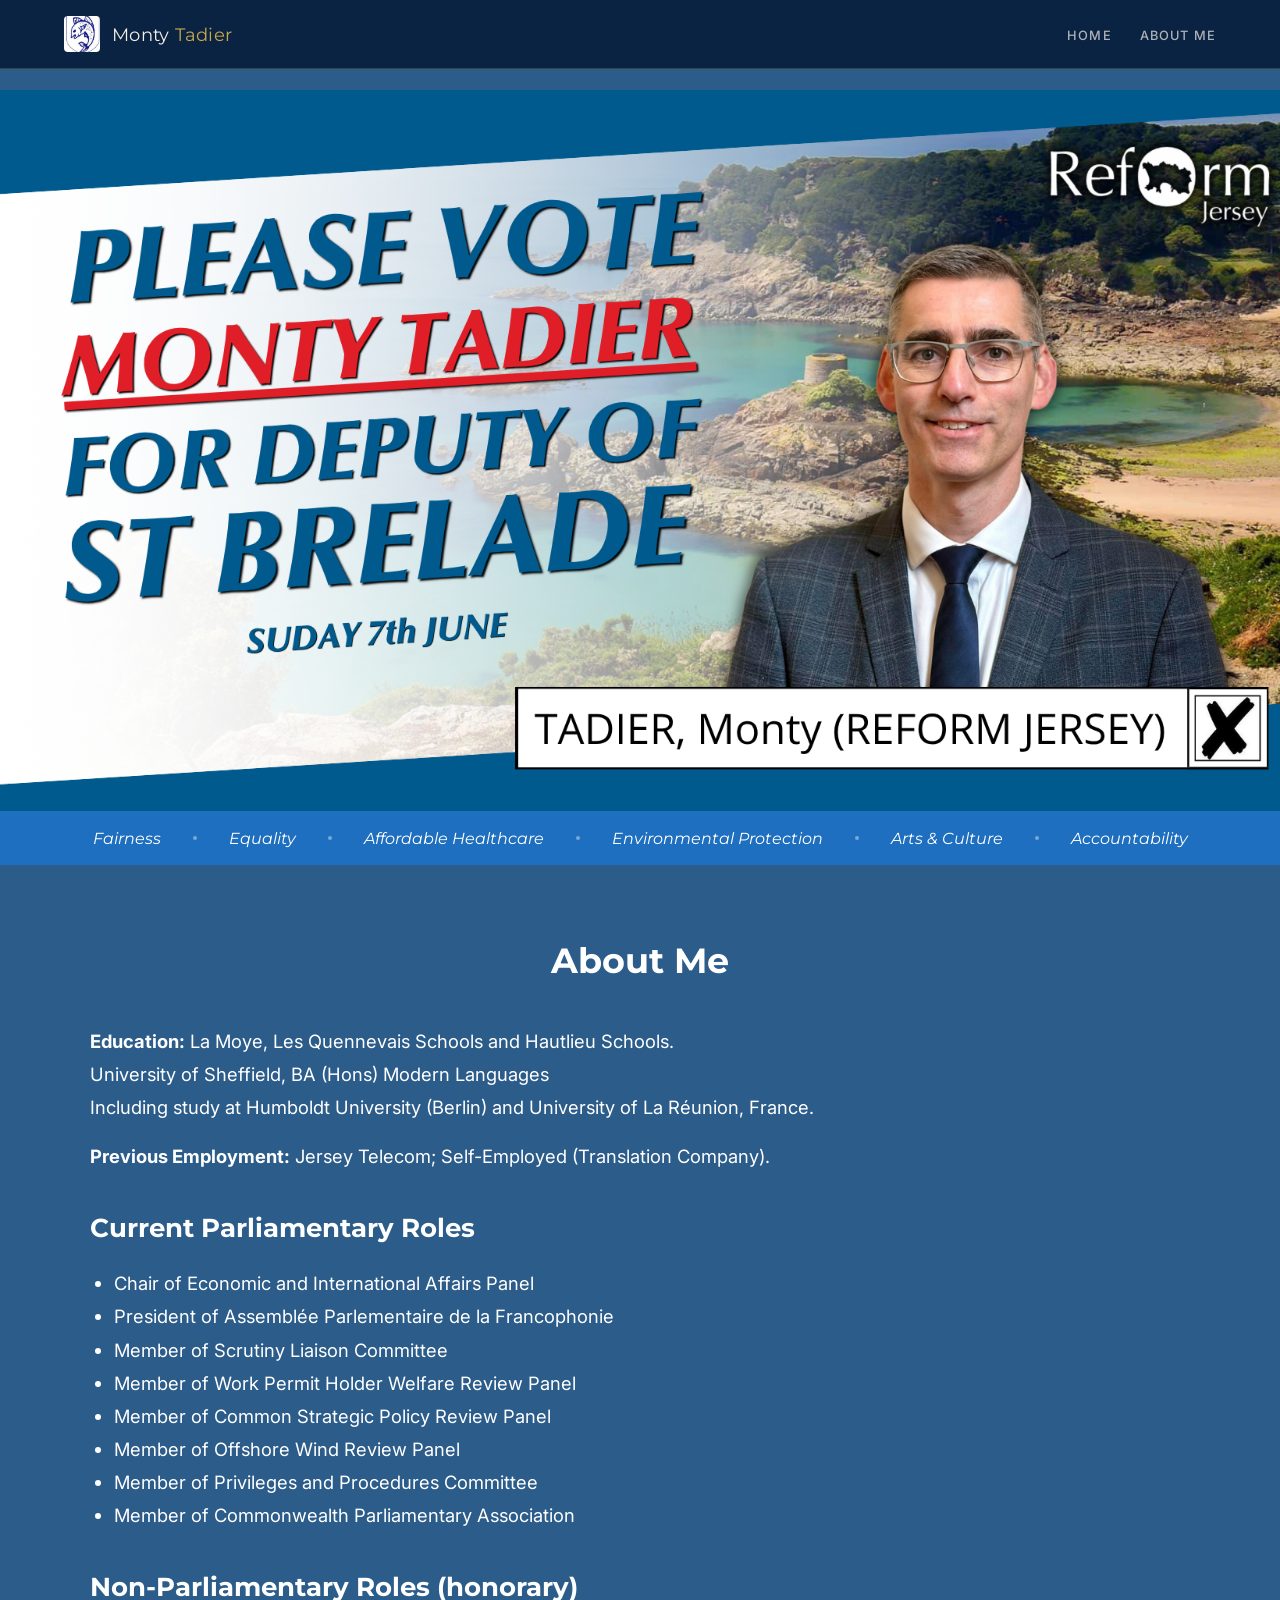
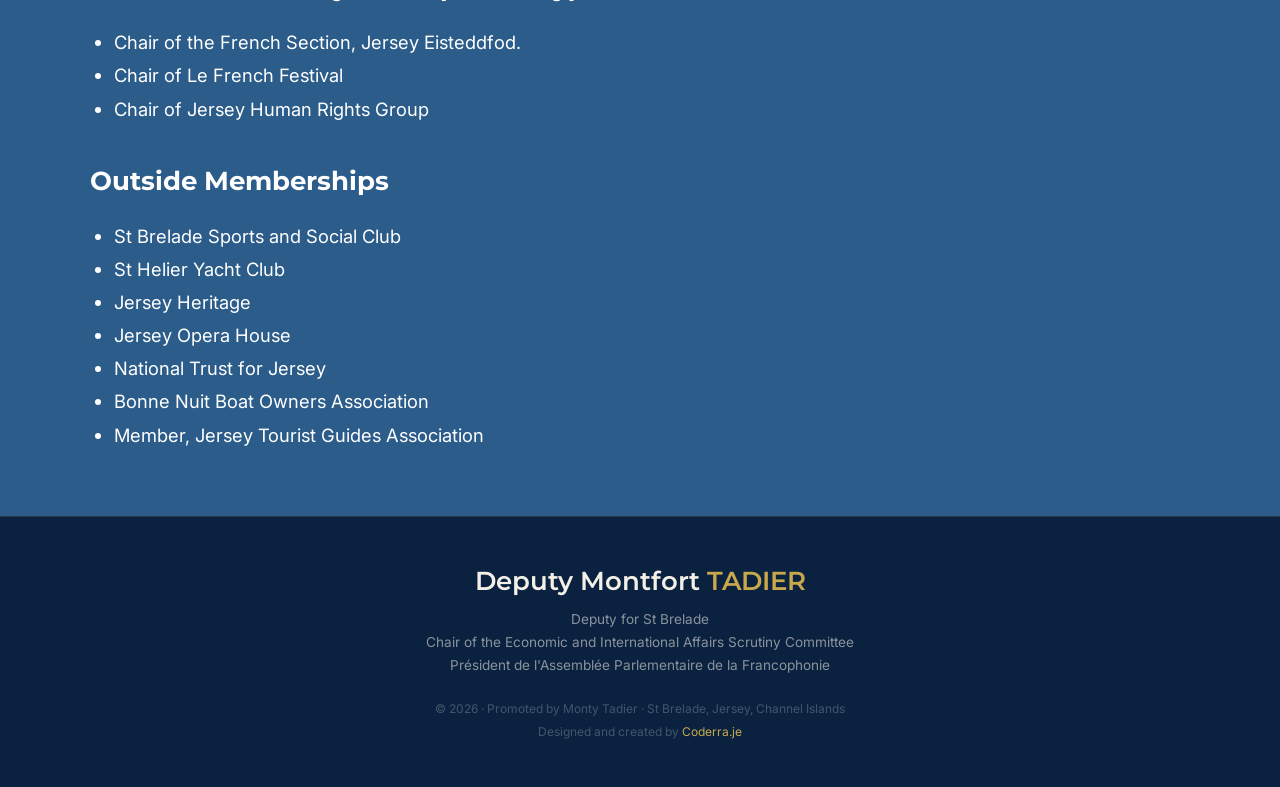
==== about.html @ fbca9946 "Revamp campaign site: new copy, blue background, About Me page - Replace hero text with "A strong vo" ====
<!DOCTYPE html>
<html lang="en">
<head>
<meta charset="UTF-8">
<meta name="viewport" content="width=device-width, initial-scale=1.0">
<title>About Me · Monty Tadier · Deputy, St Brelade</title>
<link href="https://fonts.googleapis.com/css2?family=Montserrat:wght@400;500;600;700;800&family=Inter:wght@300;400;500;600&display=swap" rel="stylesheet">
<style>
:root {
  --blue-deep:   #0a2240;
  --blue-mid:    #1a4a7a;
  --blue-bright: #1e6fbf;
  --blue-light:  #4a9fd4;
  --azure:       #2979c2;
  --gold:        #c8a84b;
  --silver:      #e8eef5;
  --cream:       #f4f0e8;
  --warm-white:  #fafaf8;
  --text:        #1a2a3a;
  --muted:       #5a7090;
  --border:      rgba(200,168,75,0.25);
}
*{margin:0;padding:0;box-sizing:border-box;}
html{scroll-behavior:smooth;}
body{font-family:'Inter',sans-serif;color:var(--text);background:#2B5C8A;overflow-x:hidden;}

/* ── NAV ── */
nav{
  position:fixed;top:0;left:0;right:0;z-index:1000;
  display:flex;align-items:center;justify-content:space-between;
  padding:1rem 5%;
  background:rgba(10,34,64,0.97);
  backdrop-filter:blur(16px);
  border-bottom:1px solid var(--border);
  transition:all 0.3s;
}
.nav-brand{display:flex;align-items:center;gap:0.75rem;}
.nav-coat{width:36px;height:36px;border-radius:4px;object-fit:cover;}
.nav-logo{font-family:'Montserrat',sans-serif;font-size:1.15rem;color:var(--cream);letter-spacing:0.02em;}
.nav-logo span{color:var(--gold);}
.nav-links{display:flex;gap:1.75rem;list-style:none;}
.nav-links a{color:rgba(244,240,232,0.7);text-decoration:none;font-size:0.8rem;font-weight:500;letter-spacing:0.09em;text-transform:uppercase;transition:color 0.2s;}
.nav-links a:hover{color:var(--gold);}
.hamburger{display:none;flex-direction:column;gap:5px;cursor:pointer;background:none;border:none;padding:4px;}
.hamburger span{width:22px;height:2px;background:var(--cream);display:block;transition:all 0.3s;}

/* ── BANNER STRIP ── */
.banner-strip{
  background:var(--blue-bright);padding:1.1rem 5%;
  display:flex;align-items:center;justify-content:center;
  gap:2rem;flex-wrap:wrap;overflow:hidden;
}
.banner-strip span{
  font-family:'Montserrat',sans-serif;
  font-size:1rem;color:white;font-style:italic;
}
.banner-dot{width:4px;height:4px;background:rgba(255,255,255,0.4);border-radius:50%;flex-shrink:0;}

/* ── FOOTER ── */
footer{
  background:var(--blue-deep);
  border-top:1px solid rgba(200,168,75,0.15);
  padding:3rem 5%;
}
.footer-inner{max-width:700px;margin:0 auto;text-align:center;}
.footer-name{font-family:'Montserrat',sans-serif;font-size:1.6rem;color:var(--cream);font-weight:600;margin-bottom:0.75rem;}
.footer-name span{color:var(--gold);}
.footer-role{color:rgba(244,240,232,0.55);font-size:0.85rem;line-height:1.7;}
.footer-bottom{margin-top:1.5rem;}
.footer-copy{color:rgba(244,240,232,0.25);font-size:0.75rem;}

/* ── MOBILE ── */
.mobile-menu{
  display:none;position:fixed;inset:0;background:var(--blue-deep);
  z-index:999;flex-direction:column;align-items:center;justify-content:center;
  gap:2.5rem;opacity:0;pointer-events:none;transition:opacity 0.3s;
}
.mobile-menu.open{display:flex;opacity:1;pointer-events:all;}
.mobile-menu a{font-family:'Montserrat',sans-serif;font-size:2rem;color:var(--cream);text-decoration:none;transition:color 0.2s;}
.mobile-menu a:hover{color:var(--gold);}
.mobile-close{position:absolute;top:1.5rem;right:5%;background:none;border:none;color:var(--cream);font-size:1.5rem;cursor:pointer;}

/* ── RESPONSIVE ── */
@media(max-width:960px){
  .nav-links{display:none;}
  .hamburger{display:flex;}
  footer{padding:2rem 5%;}
  .banner-strip .banner-dot:nth-child(even){display:none;}
}
</style>
</head>
<body>

<!-- MOBILE MENU -->
<div class="mobile-menu" id="mobileMenu">
  <button class="mobile-close" onclick="closeMenu()">&#10005;</button>
  <a href="index.html" onclick="closeMenu()">Home</a>
  <a href="about.html" onclick="closeMenu()">About Me</a>
</div>

<!-- NAV -->
<nav id="navbar">
  <div class="nav-brand">
    <img class="nav-coat" src="img/St B.jpg" alt="St Brelade coat of arms">
    <div class="nav-logo">Monty <span>Tadier</span></div>
  </div>
  <ul class="nav-links">
    <li><a href="index.html">Home</a></li>
    <li><a href="about.html">About Me</a></li>
  </ul>
  <button class="hamburger" onclick="openMenu()">
    <span></span><span></span><span></span>
  </button>
</nav>

<!-- BANNER -->
<div style="width:100%;padding-top:90px;">
  <img src="img/monfortbanner.png" alt="Monty Tadier — Standing for a Fairer Jersey Since 2008" style="width:100%;display:block;">
</div>

<!-- BANNER STRIP -->
<div class="banner-strip">
  <span>Fairness</span><div class="banner-dot"></div>
  <span>Equality</span><div class="banner-dot"></div>
  <span>Affordable Healthcare</span><div class="banner-dot"></div>
  <span>Environmental Protection</span><div class="banner-dot"></div>
  <span>Arts &amp; Culture</span><div class="banner-dot"></div>
  <span>Accountability</span>
</div>

<!-- ABOUT ME CONTENT -->
<section style="background:#2B5C8A;padding:4rem 5%;">
  <div style="max-width:1100px;margin:0 auto;color:#ffffff;font-size:1.15rem;line-height:1.8;text-align:justify;">
    <h2 style="font-family:'Montserrat',sans-serif;font-size:2.2rem;font-weight:700;color:#ffffff;margin-bottom:2rem;text-align:center;">About Me</h2>

    <div style="margin-bottom:2rem;">
      <p><strong>Education:</strong> La Moye, Les Quennevais Schools and Hautlieu Schools.<br>
      University of Sheffield, BA (Hons) Modern Languages<br>
      Including study at Humboldt University (Berlin) and University of La Réunion, France.</p>
      <p style="margin-top:1rem;"><strong>Previous Employment:</strong> Jersey Telecom; Self-Employed (Translation Company).</p>
    </div>

    <h3 style="font-family:'Montserrat',sans-serif;font-size:1.6rem;font-weight:700;color:#ffffff;margin-top:2rem;margin-bottom:1rem;">Current Parliamentary Roles</h3>
    <ul style="list-style:disc;padding-left:1.5rem;margin-bottom:2rem;">
      <li>Chair of Economic and International Affairs Panel</li>
      <li>President of Assemblée Parlementaire de la Francophonie</li>
      <li>Member of Scrutiny Liaison Committee</li>
      <li>Member of Work Permit Holder Welfare Review Panel</li>
      <li>Member of Common Strategic Policy Review Panel</li>
      <li>Member of Offshore Wind Review Panel</li>
      <li>Member of Privileges and Procedures Committee</li>
      <li>Member of Commonwealth Parliamentary Association</li>
    </ul>

    <h3 style="font-family:'Montserrat',sans-serif;font-size:1.6rem;font-weight:700;color:#ffffff;margin-top:2rem;margin-bottom:1rem;">Non-Parliamentary Roles (honorary)</h3>
    <ul style="list-style:disc;padding-left:1.5rem;margin-bottom:2rem;">
      <li>Chair of the French Section, Jersey Eisteddfod.</li>
      <li>Chair of Le French Festival</li>
      <li>Chair of Jersey Human Rights Group</li>
    </ul>

    <h3 style="font-family:'Montserrat',sans-serif;font-size:1.6rem;font-weight:700;color:#ffffff;margin-top:2rem;margin-bottom:1rem;">Outside Memberships</h3>
    <ul style="list-style:disc;padding-left:1.5rem;">
      <li>St Brelade Sports and Social Club</li>
      <li>St Helier Yacht Club</li>
      <li>Jersey Heritage</li>
      <li>Jersey Opera House</li>
      <li>National Trust for Jersey</li>
      <li>Bonne Nuit Boat Owners Association</li>
      <li>Member, Jersey Tourist Guides Association</li>
    </ul>
  </div>
</section>

<footer>
  <div class="footer-inner">
    <div class="footer-info">
      <h3 class="footer-name">Deputy Montfort <span>TADIER</span></h3>
      <p class="footer-role">Deputy for St Brelade</p>
      <p class="footer-role">Chair of the Economic and International Affairs Scrutiny Committee</p>
      <p class="footer-role">Président de l'Assemblée Parlementaire de la Francophonie</p>
    </div>

    <div class="footer-bottom">
      <p class="footer-copy">&copy; 2026 &middot; Promoted by Monty Tadier &middot; St Brelade, Jersey, Channel Islands</p>
      <p class="footer-copy" style="margin-top:0.5rem;">Designed and created by <a href="https://coderra.je" target="_blank" rel="noopener" style="color:var(--gold);text-decoration:none;">Coderra.je</a></p>
    </div>
  </div>
</footer>

<script>
function openMenu(){ document.getElementById('mobileMenu').classList.add('open'); document.body.style.overflow='hidden'; }
function closeMenu(){ document.getElementById('mobileMenu').classList.remove('open'); document.body.style.overflow=''; }
window.addEventListener('scroll',()=>{ document.getElementById('navbar').style.boxShadow = window.scrollY>60 ? '0 4px 30px rgba(0,0,0,0.4)' : 'none'; });
</script>
</body>
</html>
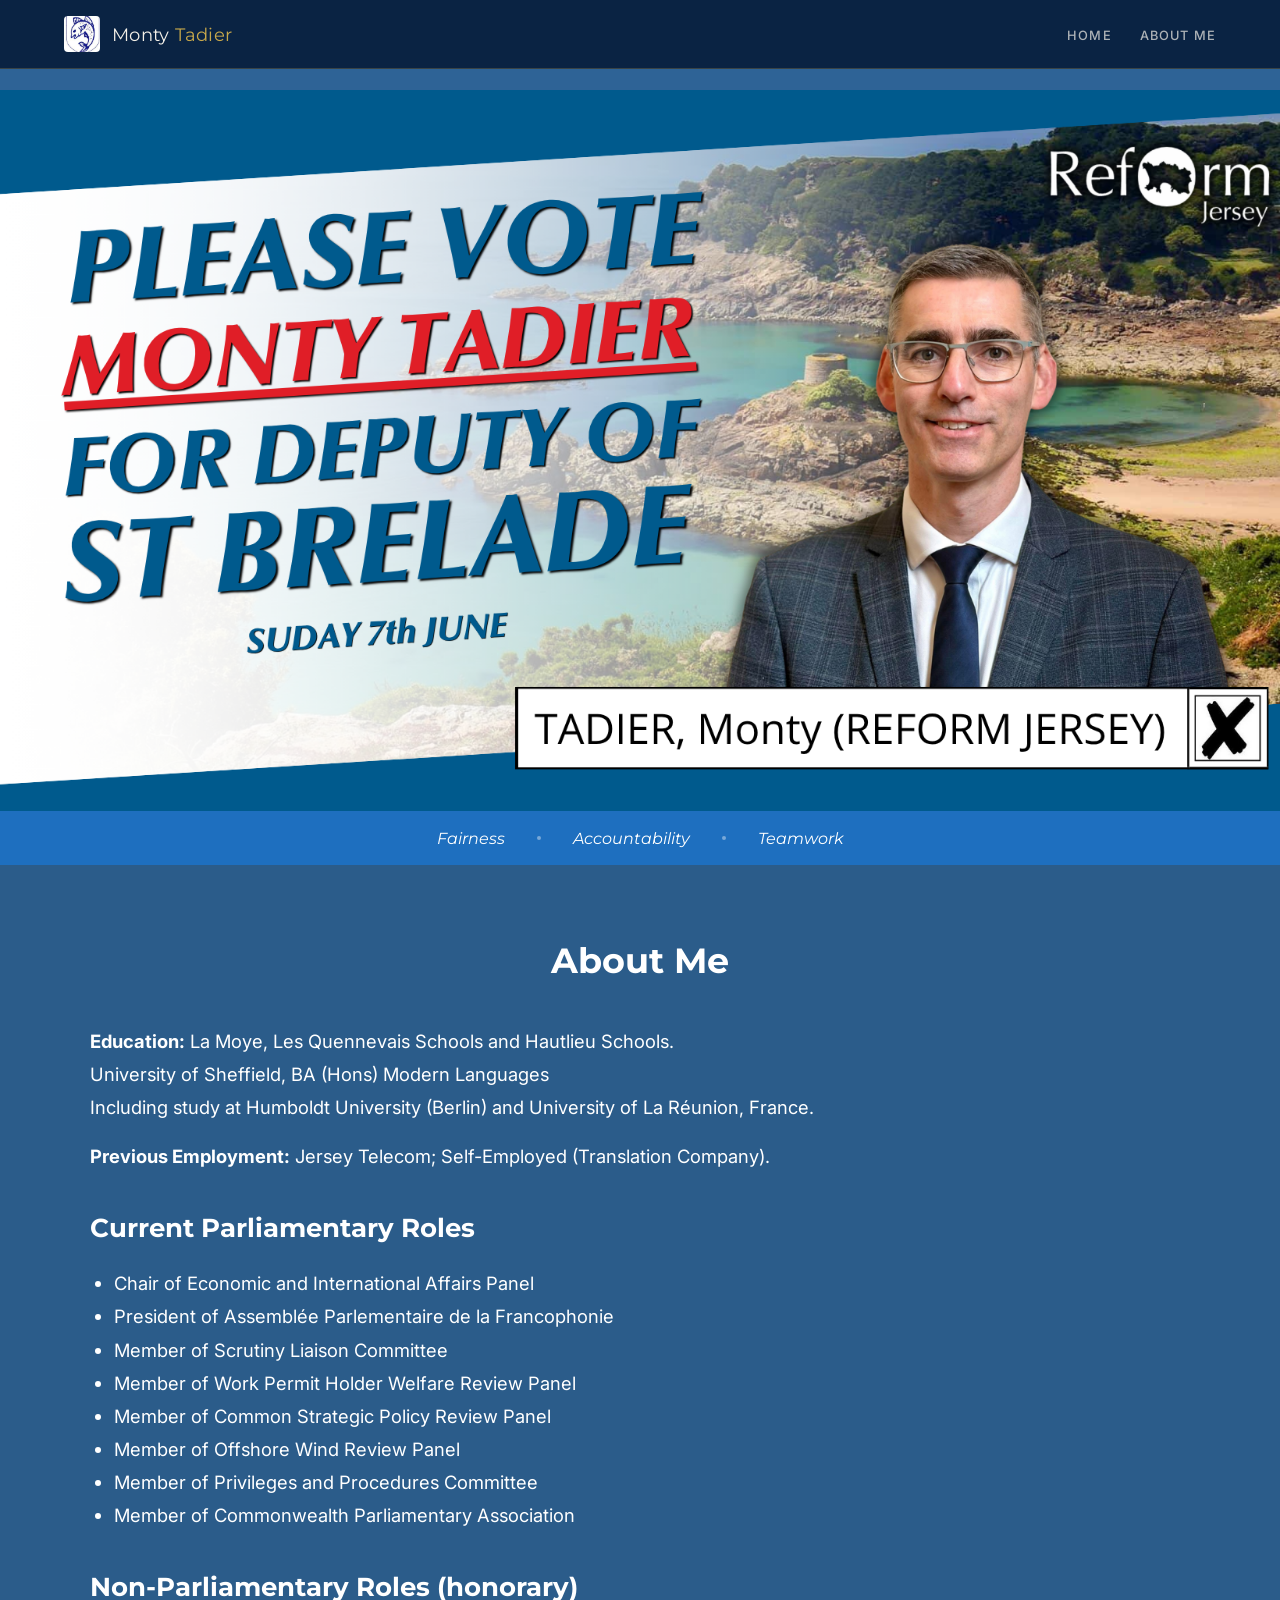
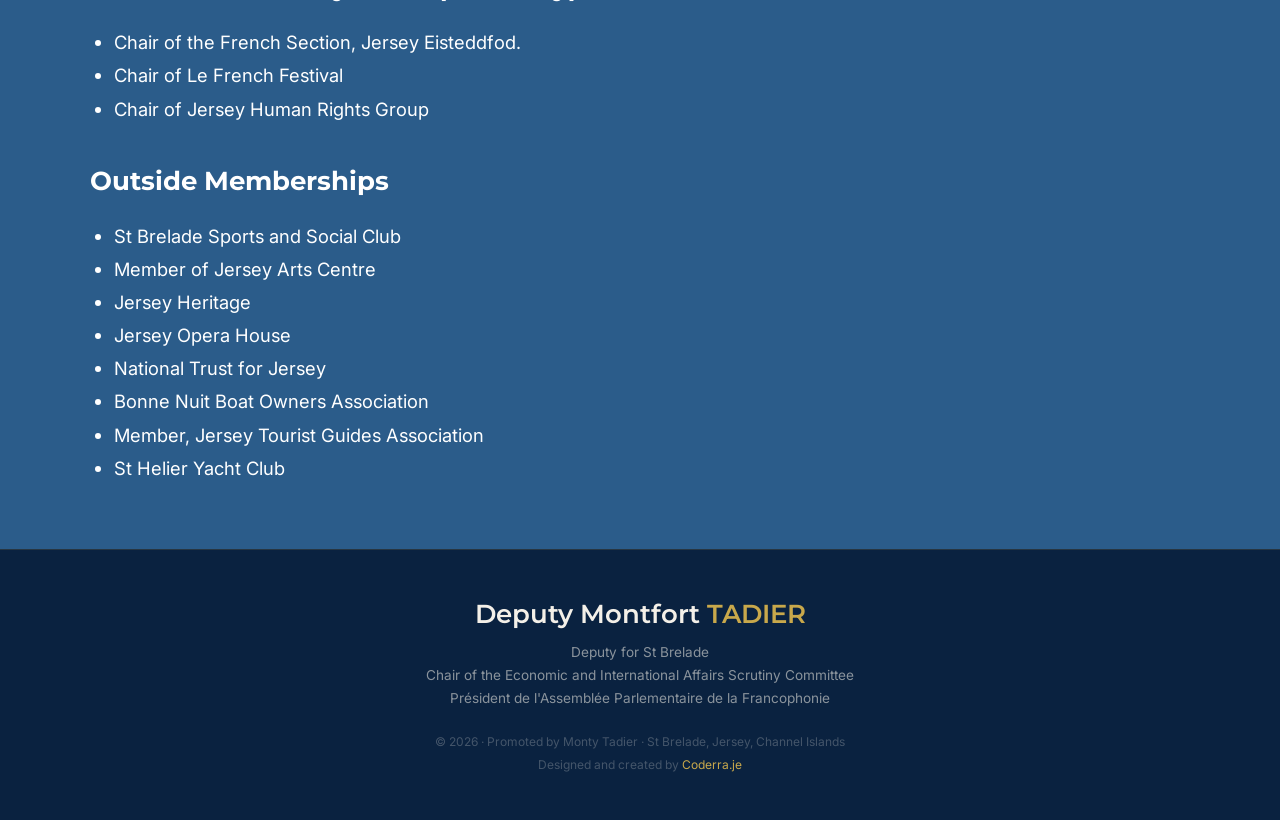
==== commit 3fccc7c5: "Update site: background color, banner layout, drop-in sessions, link cards, memberships - Unified ba" ====
--- a/about.html
+++ b/about.html
@@ -22,7 +22,7 @@
 }
 *{margin:0;padding:0;box-sizing:border-box;}
 html{scroll-behavior:smooth;}
-body{font-family:'Inter',sans-serif;color:var(--text);background:#2B5C8A;overflow-x:hidden;}
+body{font-family:'Inter',sans-serif;color:var(--text);background:#2E6396;overflow-x:hidden;}
 
 /* ── NAV ── */
 nav{
@@ -71,11 +71,12 @@
 
 /* ── MOBILE ── */
 .mobile-menu{
-  display:none;position:fixed;inset:0;background:var(--blue-deep);
-  z-index:999;flex-direction:column;align-items:center;justify-content:center;
+  position:fixed;inset:0;background:var(--blue-deep);
+  z-index:9999;display:flex;flex-direction:column;align-items:center;justify-content:center;
   gap:2.5rem;opacity:0;pointer-events:none;transition:opacity 0.3s;
+  visibility:hidden;
 }
-.mobile-menu.open{display:flex;opacity:1;pointer-events:all;}
+.mobile-menu.open{opacity:1;pointer-events:all;visibility:visible;}
 .mobile-menu a{font-family:'Montserrat',sans-serif;font-size:2rem;color:var(--cream);text-decoration:none;transition:color 0.2s;}
 .mobile-menu a:hover{color:var(--gold);}
 .mobile-close{position:absolute;top:1.5rem;right:5%;background:none;border:none;color:var(--cream);font-size:1.5rem;cursor:pointer;}
@@ -86,6 +87,9 @@
   .hamburger{display:flex;}
   footer{padding:2rem 5%;}
   .banner-strip .banner-dot:nth-child(even){display:none;}
+}
+@media(max-width:600px){
+  .about-banner-wrap{padding-top:60px!important;}
 }
 </style>
 </head>
@@ -114,18 +118,15 @@
 </nav>
 
 <!-- BANNER -->
-<div style="width:100%;padding-top:90px;">
+<div class="about-banner-wrap" style="width:100%;padding-top:90px;">
   <img src="img/monfortbanner.png" alt="Monty Tadier — Standing for a Fairer Jersey Since 2008" style="width:100%;display:block;">
 </div>
 
 <!-- BANNER STRIP -->
 <div class="banner-strip">
   <span>Fairness</span><div class="banner-dot"></div>
-  <span>Equality</span><div class="banner-dot"></div>
-  <span>Affordable Healthcare</span><div class="banner-dot"></div>
-  <span>Environmental Protection</span><div class="banner-dot"></div>
-  <span>Arts &amp; Culture</span><div class="banner-dot"></div>
-  <span>Accountability</span>
+  <span>Accountability</span><div class="banner-dot"></div>
+  <span>Teamwork</span>
 </div>
 
 <!-- ABOUT ME CONTENT -->
@@ -162,12 +163,13 @@
     <h3 style="font-family:'Montserrat',sans-serif;font-size:1.6rem;font-weight:700;color:#ffffff;margin-top:2rem;margin-bottom:1rem;">Outside Memberships</h3>
     <ul style="list-style:disc;padding-left:1.5rem;">
       <li>St Brelade Sports and Social Club</li>
-      <li>St Helier Yacht Club</li>
+      <li>Member of Jersey Arts Centre</li>
       <li>Jersey Heritage</li>
       <li>Jersey Opera House</li>
       <li>National Trust for Jersey</li>
       <li>Bonne Nuit Boat Owners Association</li>
       <li>Member, Jersey Tourist Guides Association</li>
+      <li>St Helier Yacht Club</li>
     </ul>
   </div>
 </section>
